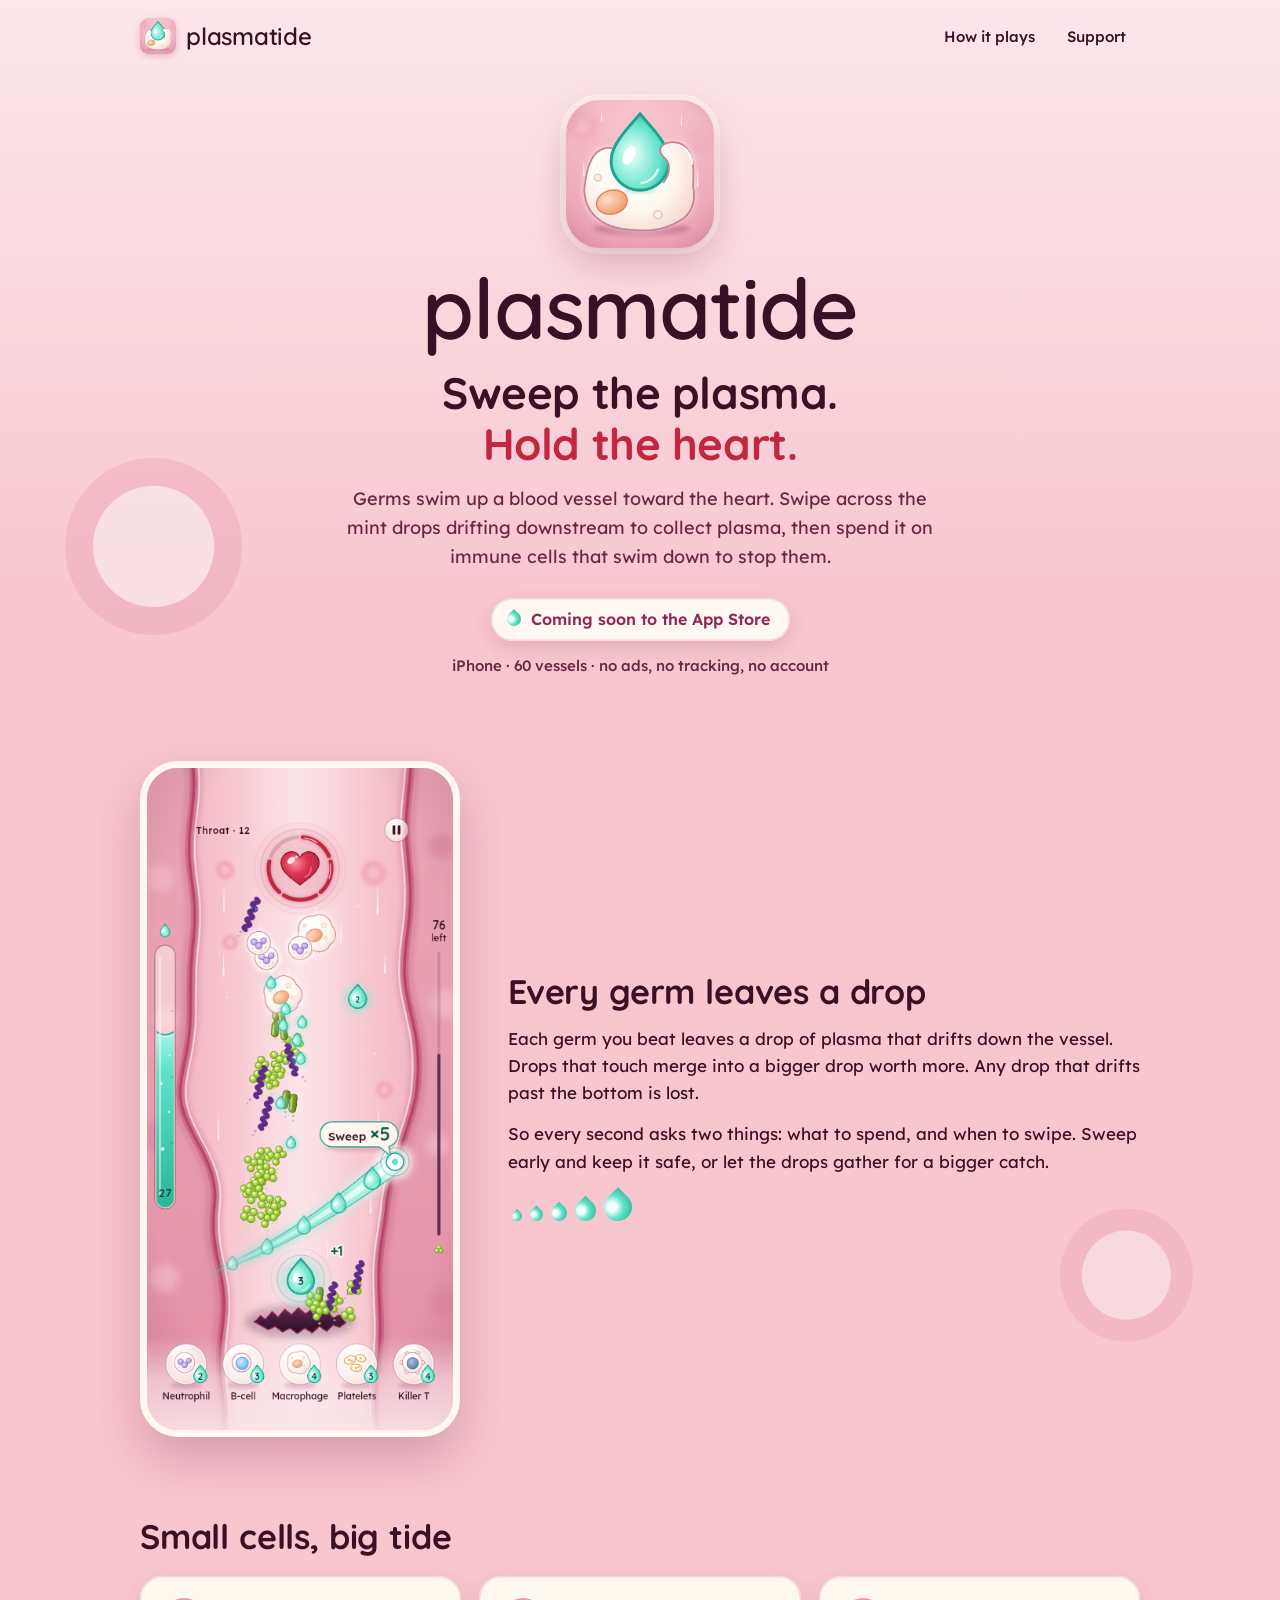
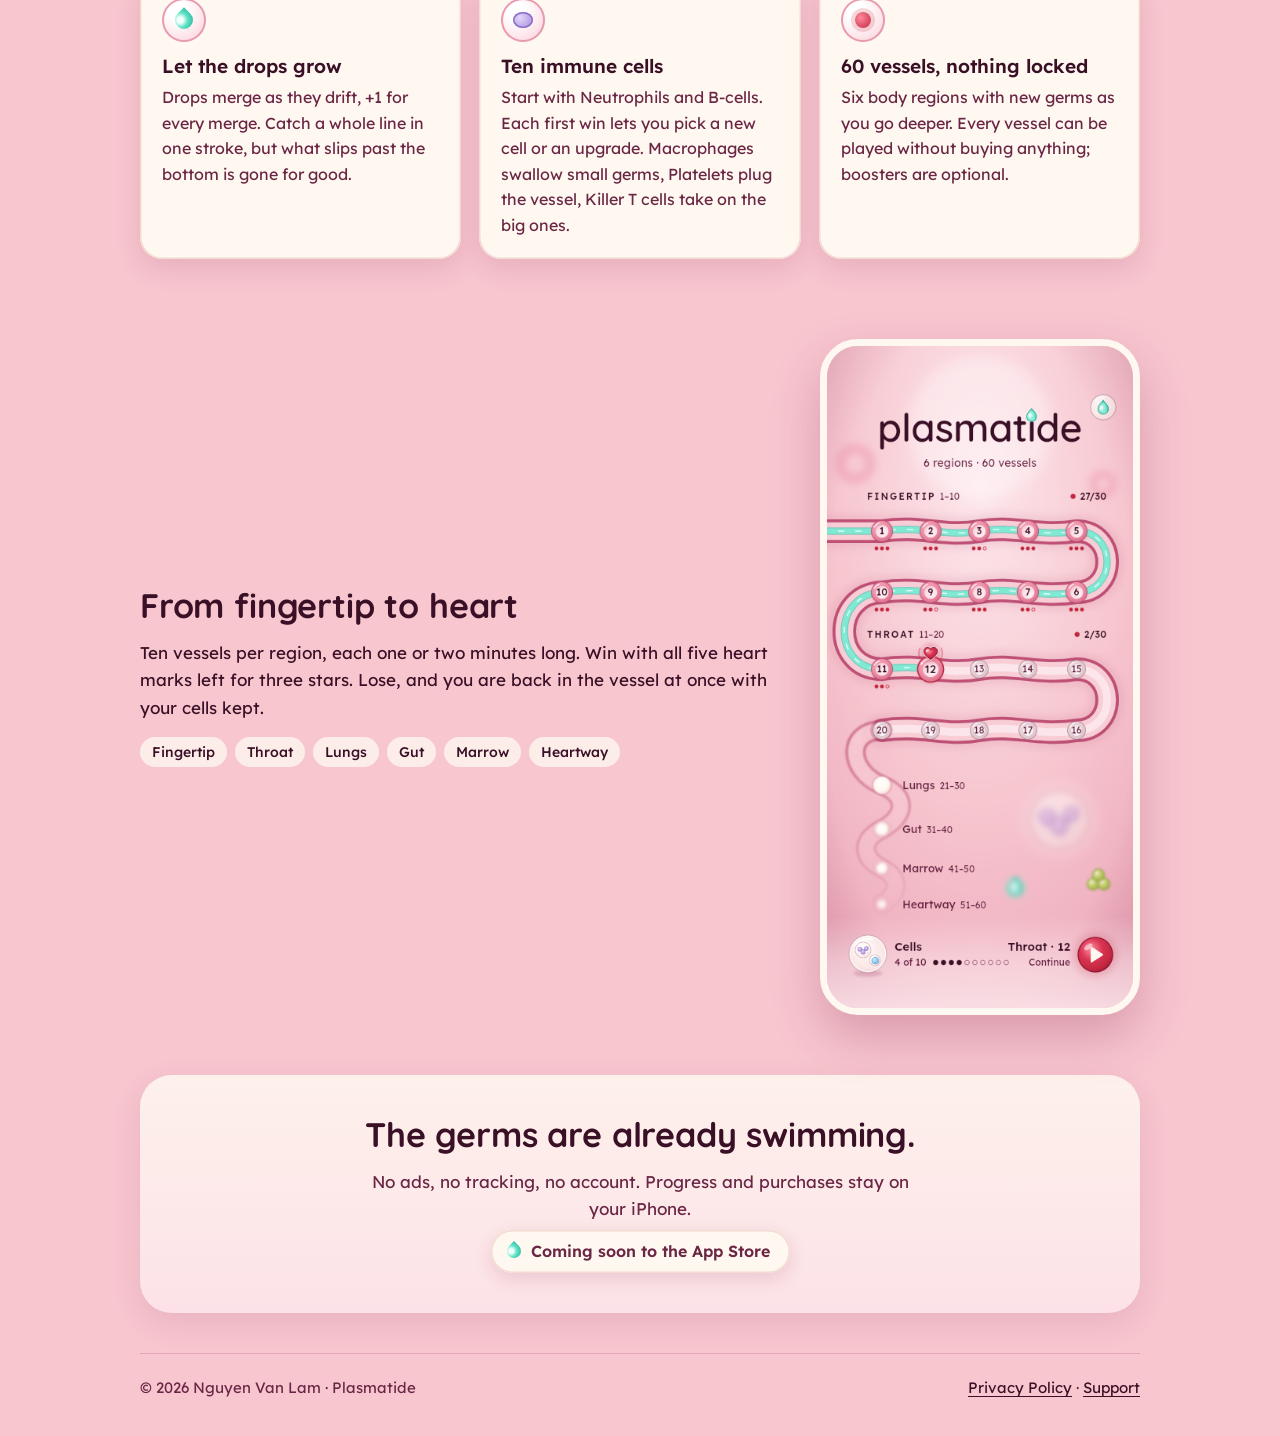
==== index.html @ 3c61bf14 "feat: add Plasmatide landing, privacy and support pages Static site in the game's Lumen look for Git" ====
<!doctype html>
<html lang="en">
<head>
<meta charset="utf-8">
<meta name="viewport" content="width=device-width, initial-scale=1">
<title>Plasmatide: Sweep the Plasma, Hold the Heart (iPhone)</title>
<meta name="description" content="An iPhone game inside a blood vessel. Swipe the drifting plasma drops, spend them on immune cells and stop the germs before they reach the heart. 60 vessels, no ads.">
<meta name="robots" content="index, follow, max-image-preview:large">
<meta name="author" content="Nguyen Van Lam">
<link rel="canonical" href="https://nguyenvanlamm.github.io/plasmatide-site/">
<link rel="describedby" href="llms.txt" type="text/plain">
<link rel="icon" href="assets/favicon-32.png" type="image/png" sizes="32x32">
<link rel="apple-touch-icon" href="assets/apple-touch-icon.png">
<meta name="theme-color" content="#FDE7EC">
<meta property="og:type" content="website">
<meta property="og:site_name" content="Plasmatide">
<meta property="og:locale" content="en_US">
<meta property="og:title" content="Plasmatide: sweep the plasma, hold the heart">
<meta property="og:description" content="Germs swim up a blood vessel toward the heart. Swipe the plasma drops, call immune cells, hold the line. Coming soon to iPhone.">
<meta property="og:url" content="https://nguyenvanlamm.github.io/plasmatide-site/">
<meta property="og:image" content="https://nguyenvanlamm.github.io/plasmatide-site/assets/icon-1024.png">
<meta property="og:image:width" content="1024">
<meta property="og:image:height" content="1024">
<meta property="og:image:alt" content="The Plasmatide icon: a round cream immune cell hugging a mint plasma drop on a blush pink background.">
<meta name="twitter:card" content="summary">
<meta name="twitter:title" content="Plasmatide: sweep the plasma, hold the heart">
<meta name="twitter:description" content="Germs swim up a blood vessel toward the heart. Swipe the plasma drops, call immune cells, hold the line. Coming soon to iPhone.">
<meta name="twitter:image" content="https://nguyenvanlamm.github.io/plasmatide-site/assets/icon-1024.png">
<link rel="preconnect" href="https://fonts.googleapis.com">
<link rel="preconnect" href="https://fonts.gstatic.com" crossorigin>
<link rel="stylesheet" href="https://fonts.googleapis.com/css2?family=Lexend:wght@400;500;600&family=Quicksand:wght@500;600;700&display=swap">
<link rel="stylesheet" href="assets/site.css">
<script type="application/ld+json">
{
  "@context": "https://schema.org",
  "@graph": [
    {
      "@type": "WebSite",
      "@id": "https://nguyenvanlamm.github.io/plasmatide-site/#website",
      "name": "Plasmatide",
      "url": "https://nguyenvanlamm.github.io/plasmatide-site/",
      "inLanguage": "en",
      "publisher": { "@id": "https://nguyenvanlamm.github.io/plasmatide-site/#author" }
    },
    {
      "@type": "Person",
      "@id": "https://nguyenvanlamm.github.io/plasmatide-site/#author",
      "name": "Nguyen Van Lam"
    },
    {
      "@type": ["VideoGame", "MobileApplication"],
      "@id": "https://nguyenvanlamm.github.io/plasmatide-site/#game",
      "name": "Plasmatide",
      "alternativeHeadline": "Sweep the plasma. Hold the heart.",
      "description": "An iPhone game inside a blood vessel. Germs swim up toward the heart; every germ you beat leaves a mint plasma drop that drifts downstream, merges with other drops and is lost past the bottom. Swipe across the drops to collect plasma, then spend it on immune cells that swim down to stop the germs. 60 vessels in 6 body regions, single player, no ads.",
      "url": "https://nguyenvanlamm.github.io/plasmatide-site/",
      "image": "https://nguyenvanlamm.github.io/plasmatide-site/assets/icon-1024.png",
      "screenshot": [
        "https://nguyenvanlamm.github.io/plasmatide-site/assets/flutter-game.png",
        "https://nguyenvanlamm.github.io/plasmatide-site/assets/flutter-home.png"
      ],
      "gamePlatform": "iPhone",
      "operatingSystem": "iOS",
      "applicationCategory": "GameApplication",
      "genre": ["Action", "Strategy"],
      "playMode": "SinglePlayer",
      "numberOfPlayers": { "@type": "QuantitativeValue", "value": 1 },
      "inLanguage": "en",
      "author": { "@id": "https://nguyenvanlamm.github.io/plasmatide-site/#author" },
      "publisher": { "@id": "https://nguyenvanlamm.github.io/plasmatide-site/#author" }
    }
  ]
}
</script>
</head>
<body>
<a class="skip" href="#main">Skip to content</a>
<div class="wrap">
  <header class="top">
    <a class="brand" href="./"><img src="assets/icon-256.png" alt="" width="36" height="36">plasmatide</a>
    <nav aria-label="Site"><a href="#how">How it plays</a><a href="support.html">Support</a></nav>
  </header>

  <main id="main">
    <div class="hero">
      <img class="icon" src="assets/icon-256.png" width="148" height="148"
        alt="The Plasmatide icon: a round cream immune cell hugging a mint plasma drop on a blush pink background.">
      <p class="wordmark">plasmatide</p>
      <h1>Sweep the plasma. <span class="heart">Hold the heart.</span></h1>
      <p class="lede">Germs swim up a blood vessel toward the heart. Swipe across the mint drops drifting downstream to
        collect plasma, then spend it on immune cells that swim down to stop them.</p>
      <p class="status"><span class="drop" aria-hidden="true"></span>Coming soon to the App Store</p>
      <p class="promise">iPhone · 60 vessels · no ads, no tracking, no account</p>
    </div>

    <section id="how" aria-labelledby="how-h">
      <div class="split">
        <img class="shot" src="assets/flutter-game.png" width="390" height="844"
          alt="A vessel in play: the heart glows at the top, a swipe trail sweeps five mint plasma drops for a Sweep ×5, green and purple germs swim upward, and five round immune cell cards wait at the bottom.">
        <div>
          <h2 id="how-h">Every germ leaves a drop</h2>
          <p>Each germ you beat leaves a drop of plasma that drifts down the vessel. Drops that touch merge into a
            bigger drop worth more. Any drop that drifts past the bottom is lost.</p>
          <p>So every second asks two things: what to spend, and when to swipe. Sweep early and keep it safe, or let
            the drops gather for a bigger catch.</p>
          <div class="swipe" aria-hidden="true"><span class="drop"></span><span class="drop"></span><span class="drop"></span><span class="drop"></span><span class="drop"></span></div>
        </div>
      </div>
    </section>

    <section aria-labelledby="features-h">
      <h2 id="features-h">Small cells, big tide</h2>
      <div class="features">
        <div class="card">
          <span class="badge" aria-hidden="true"><span class="drop"></span></span>
          <h3>Let the drops grow</h3>
          <p>Drops merge as they drift, +1 for every merge. Catch a whole line in one stroke, but what slips past the
            bottom is gone for good.</p>
        </div>
        <div class="card">
          <span class="badge" aria-hidden="true"><span class="nucleus"></span></span>
          <h3>Ten immune cells</h3>
          <p>Start with Neutrophils and B-cells. Each first win lets you pick a new cell or an upgrade. Macrophages
            swallow small germs, Platelets plug the vessel, Killer T cells take on the big ones.</p>
        </div>
        <div class="card">
          <span class="badge" aria-hidden="true"><span class="heart-dot"></span></span>
          <h3>60 vessels, nothing locked</h3>
          <p>Six body regions with new germs as you go deeper. Every vessel can be played without buying anything;
            boosters are optional.</p>
        </div>
      </div>
    </section>

    <section aria-labelledby="map-h">
      <div class="split flip">
        <img class="shot" src="assets/flutter-home.png" width="390" height="844" loading="lazy"
          alt="The map: a winding pink vessel through Fingertip and Throat with numbered stops and stars, later regions listed below, and a red play button to continue.">
        <div>
          <h2 id="map-h">From fingertip to heart</h2>
          <p>Ten vessels per region, each one or two minutes long. Win with all five heart marks left for three
            stars. Lose, and you are back in the vessel at once with your cells kept.</p>
          <ul class="regions" aria-label="Regions">
            <li>Fingertip</li><li>Throat</li><li>Lungs</li><li>Gut</li><li>Marrow</li><li>Heartway</li>
          </ul>
        </div>
      </div>
    </section>

    <section class="closing" aria-labelledby="closing-h">
      <h2 id="closing-h">The germs are already swimming.</h2>
      <p>No ads, no tracking, no account. Progress and purchases stay on your iPhone.</p>
      <p class="status"><span class="drop" aria-hidden="true"></span>Coming soon to the App Store</p>
    </section>
  </main>

  <footer>
    <span>© 2026 Nguyen Van Lam · Plasmatide</span>
    <span><a href="privacy.html">Privacy Policy</a> · <a href="support.html">Support</a></span>
  </footer>
</div>
</body>
</html>
---- assets/site.css ----
/* Plasmatide site: the "Lumen" look of the game (blush plasma, mint drops, cream cells, crimson heart). */
:root {
  color-scheme: light;
  --blush-top: #FDE7EC;
  --blush: #F7C6CF;
  --rose: #E89AAE;
  --raspberry: #B8456B;
  --raspberry-deep: #8E2A55;
  --mint: #5FE3C8;
  --mint-rim: #1FA58E;
  --mint-ink: #0B5A4C;
  --mint-pale: #ADF4E4;
  --cream: #FFF8F0;
  --cream-shade: #F4DAD2;
  --heart: #C2273F;
  --ink: #3A1026;
  --ink-soft: #6A2645;
  --display: "Quicksand", ui-rounded, "SF Pro Rounded", system-ui, sans-serif;
  --text: "Lexend", system-ui, -apple-system, sans-serif;
  --radius: 22px;
}

*, *::before, *::after { box-sizing: border-box; }

html { -webkit-text-size-adjust: 100%; }

body {
  margin: 0;
  color: var(--ink);
  background-color: var(--blush);
  background-image:
    radial-gradient(circle at 12% 18%, rgba(255, 255, 255, .55) 0 60px, transparent 61px),
    radial-gradient(circle at 12% 18%, rgba(232, 154, 174, .35) 0 88px, transparent 89px),
    radial-gradient(circle at 88% 42%, rgba(255, 255, 255, .45) 0 44px, transparent 45px),
    radial-gradient(circle at 88% 42%, rgba(232, 154, 174, .3) 0 66px, transparent 67px),
    linear-gradient(180deg, var(--blush-top) 0, var(--blush) 620px, var(--blush) 100%);
  background-repeat: no-repeat;
  font: 400 17px/1.6 var(--text);
  overflow-x: hidden;
}

img { max-width: 100%; height: auto; display: block; }

a { color: var(--mint-ink); text-underline-offset: 3px; }
a:hover { color: var(--ink); }
a:focus-visible { outline: 3px solid var(--mint-rim); outline-offset: 3px; border-radius: 6px; }

.skip {
  position: absolute; left: 12px; top: -60px; z-index: 10;
  background: var(--cream); color: var(--ink); padding: 10px 14px; border-radius: 12px;
}
.skip:focus { top: 12px; }

.wrap { max-width: 1040px; margin: 0 auto; padding: 0 20px; }

/* ---- Header ---- */
.top {
  display: flex; align-items: center; justify-content: space-between; gap: 12px;
  padding: 18px 0;
}
.brand {
  display: inline-flex; align-items: center; gap: 10px;
  font: 600 24px/1 var(--display); letter-spacing: -.01em; color: var(--ink); text-decoration: none;
}
.brand img { width: 36px; height: 36px; border-radius: 9px; box-shadow: 0 2px 6px rgba(142, 42, 85, .25); }
.top nav { display: flex; gap: 4px; flex: none; }
.top nav a {
  font: 500 15px/1 var(--text); color: var(--ink); text-decoration: none; white-space: nowrap;
  padding: 10px 14px; border-radius: 999px;
}
.top nav a:hover { background: rgba(255, 248, 240, .7); }

/* ---- Hero ---- */
.hero { text-align: center; padding: 28px 0 44px; }
.hero .icon {
  width: 148px; height: 148px; margin: 0 auto 18px; border-radius: 34px;
  box-shadow: 0 14px 34px rgba(142, 42, 85, .28), 0 0 0 6px rgba(255, 248, 240, .7);
}
.wordmark {
  margin: 0; font: 600 clamp(52px, 12vw, 84px)/1 var(--display); letter-spacing: -.012em; color: var(--ink);
}
.hero h1 {
  margin: 18px auto 0; max-width: 18ch;
  font: 700 clamp(28px, 6vw, 44px)/1.15 var(--display); letter-spacing: -.01em;
}
.hero h1 .heart { color: var(--heart); }
.lede { margin: 16px auto 0; max-width: 34em; font-size: 18px; color: var(--ink-soft); }

.status {
  display: inline-flex; align-items: center; gap: 10px; margin: 26px 0 0;
  padding: 12px 20px 12px 16px; border-radius: 999px;
  background: var(--cream); color: var(--raspberry-deep); font: 600 16px/1.2 var(--text);
  box-shadow: 0 6px 18px rgba(142, 42, 85, .16), inset 0 0 0 1.5px var(--cream-shade);
}
.drop {
  width: 14px; height: 14px; flex: none;
  background: radial-gradient(circle at 35% 35%, #F2FFFB 0 18%, var(--mint) 45%, var(--mint-rim) 100%);
  border-radius: 50% 0 50% 50%; transform: rotate(-45deg);
}
.promise { margin: 14px 0 0; font: 500 15px/1.5 var(--text); color: var(--ink-soft); }

/* ---- Sections ---- */
section { padding: 40px 0; }
h2 { margin: 0 0 12px; font: 700 clamp(26px, 5vw, 34px)/1.2 var(--display); letter-spacing: -.005em; }
h3 { margin: 0 0 6px; font: 600 19px/1.3 var(--text); }

.split {
  display: grid; grid-template-columns: minmax(0, 320px) minmax(0, 1fr); gap: 48px; align-items: center;
}
.split.flip { grid-template-columns: minmax(0, 1fr) minmax(0, 320px); }
.split.flip .shot { order: 2; }
.split p { margin: 0 0 14px; }

.shot {
  border-radius: 38px; border: 7px solid var(--cream); background: var(--cream);
  box-shadow: 0 22px 48px rgba(142, 42, 85, .28);
  overflow: hidden; max-width: 320px; width: 100%; margin: 0 auto;
}

.swipe { display: flex; align-items: flex-end; gap: 8px; margin: 18px 0 6px; padding-left: 4px; }
.swipe .drop:nth-child(1) { width: 10px; height: 10px; }
.swipe .drop:nth-child(2) { width: 13px; height: 13px; }
.swipe .drop:nth-child(3) { width: 16px; height: 16px; }
.swipe .drop:nth-child(4) { width: 21px; height: 21px; }
.swipe .drop:nth-child(5) { width: 28px; height: 28px; }

.regions { display: flex; flex-wrap: wrap; gap: 8px; margin: 16px 0 0; padding: 0; list-style: none; }
.regions li {
  padding: 6px 12px; border-radius: 999px; background: rgba(255, 248, 240, .8);
  font: 500 14px/1.3 var(--text); color: var(--ink);
}

/* ---- Features ---- */
.features { display: grid; grid-template-columns: repeat(3, minmax(0, 1fr)); gap: 18px; margin-top: 18px; }
.card {
  background: var(--cream); border-radius: var(--radius); padding: 22px 22px 20px;
  box-shadow: 0 10px 26px rgba(142, 42, 85, .14), inset 0 0 0 1.5px var(--cream-shade);
}
.card p { margin: 0; color: var(--ink-soft); font-size: 16px; }
.badge {
  display: grid; place-items: center; width: 44px; height: 44px; margin-bottom: 12px; border-radius: 50%;
  background: radial-gradient(circle at 35% 30%, #fff 0 20%, var(--blush-top) 60%, var(--blush) 100%);
  box-shadow: inset 0 0 0 2px var(--rose);
}
.badge .drop { width: 18px; height: 18px; }
.badge .nucleus {
  width: 20px; height: 16px; border-radius: 50%;
  background: radial-gradient(circle at 35% 35%, #E3D6FA, #A487DB); box-shadow: inset 0 0 0 1.5px #8C6FC8;
}
.badge .heart-dot {
  width: 16px; height: 16px; border-radius: 50%;
  background: radial-gradient(circle at 35% 35%, #FF8A9B, var(--heart)); box-shadow: 0 0 0 4px rgba(194, 39, 63, .18);
}

/* ---- Closing ---- */
.closing {
  margin: 20px 0 40px; padding: 40px 24px; text-align: center; border-radius: 32px;
  background: linear-gradient(180deg, rgba(255, 248, 240, .85), rgba(253, 231, 236, .85));
  box-shadow: 0 10px 30px rgba(142, 42, 85, .12);
}
.closing p { margin: 8px auto 0; max-width: 32em; color: var(--ink-soft); }

/* ---- Documents (privacy, support) ---- */
.doc {
  max-width: 700px; margin: 12px auto 48px; padding: 36px 32px 32px; border-radius: 28px;
  background: var(--cream); box-shadow: 0 10px 30px rgba(142, 42, 85, .12);
}
.doc h1 { margin: 0 0 6px; font: 700 clamp(30px, 6vw, 40px)/1.15 var(--display); }
.doc h2 { margin: 30px 0 8px; font-size: 24px; }
.doc .meta { margin: 0 0 20px; color: var(--ink-soft); font-size: 15px; }
.doc ul { padding-left: 22px; }
.doc li { margin: 6px 0; }
.doc hr { border: 0; border-top: 1.5px solid var(--cream-shade); margin: 30px 0 18px; }

/* ---- Footer ---- */
footer {
  display: flex; flex-wrap: wrap; justify-content: space-between; gap: 10px 20px;
  padding: 22px 0 36px; border-top: 1.5px solid rgba(184, 69, 107, .25);
  font-size: 15px; color: var(--ink-soft);
}
footer a { color: var(--ink); }

/* ---- Small screens ---- */
@media (max-width: 820px) {
  .split, .split.flip { grid-template-columns: 1fr; gap: 28px; }
  .split.flip .shot { order: 0; }
  .shot { max-width: 280px; }
  .features { grid-template-columns: 1fr; }
}
@media (max-width: 480px) {
  body { font-size: 16px; }
  .top { padding: 14px 0; }
  .brand { font-size: 21px; }
  .brand img { width: 32px; height: 32px; }
  .top nav a { padding: 8px 8px; font-size: 14px; }
  .hero { padding-top: 16px; }
  .hero .icon { width: 120px; height: 120px; border-radius: 28px; }
  .lede { font-size: 17px; }
  .doc { padding: 26px 20px 22px; border-radius: 22px; }
}
@media (prefers-reduced-motion: no-preference) {
  .status .drop { animation: bob 2.4s ease-in-out infinite; }
  @keyframes bob { 0%, 100% { transform: rotate(-45deg) translate(0, 0); } 50% { transform: rotate(-45deg) translate(2px, 2px); } }
}
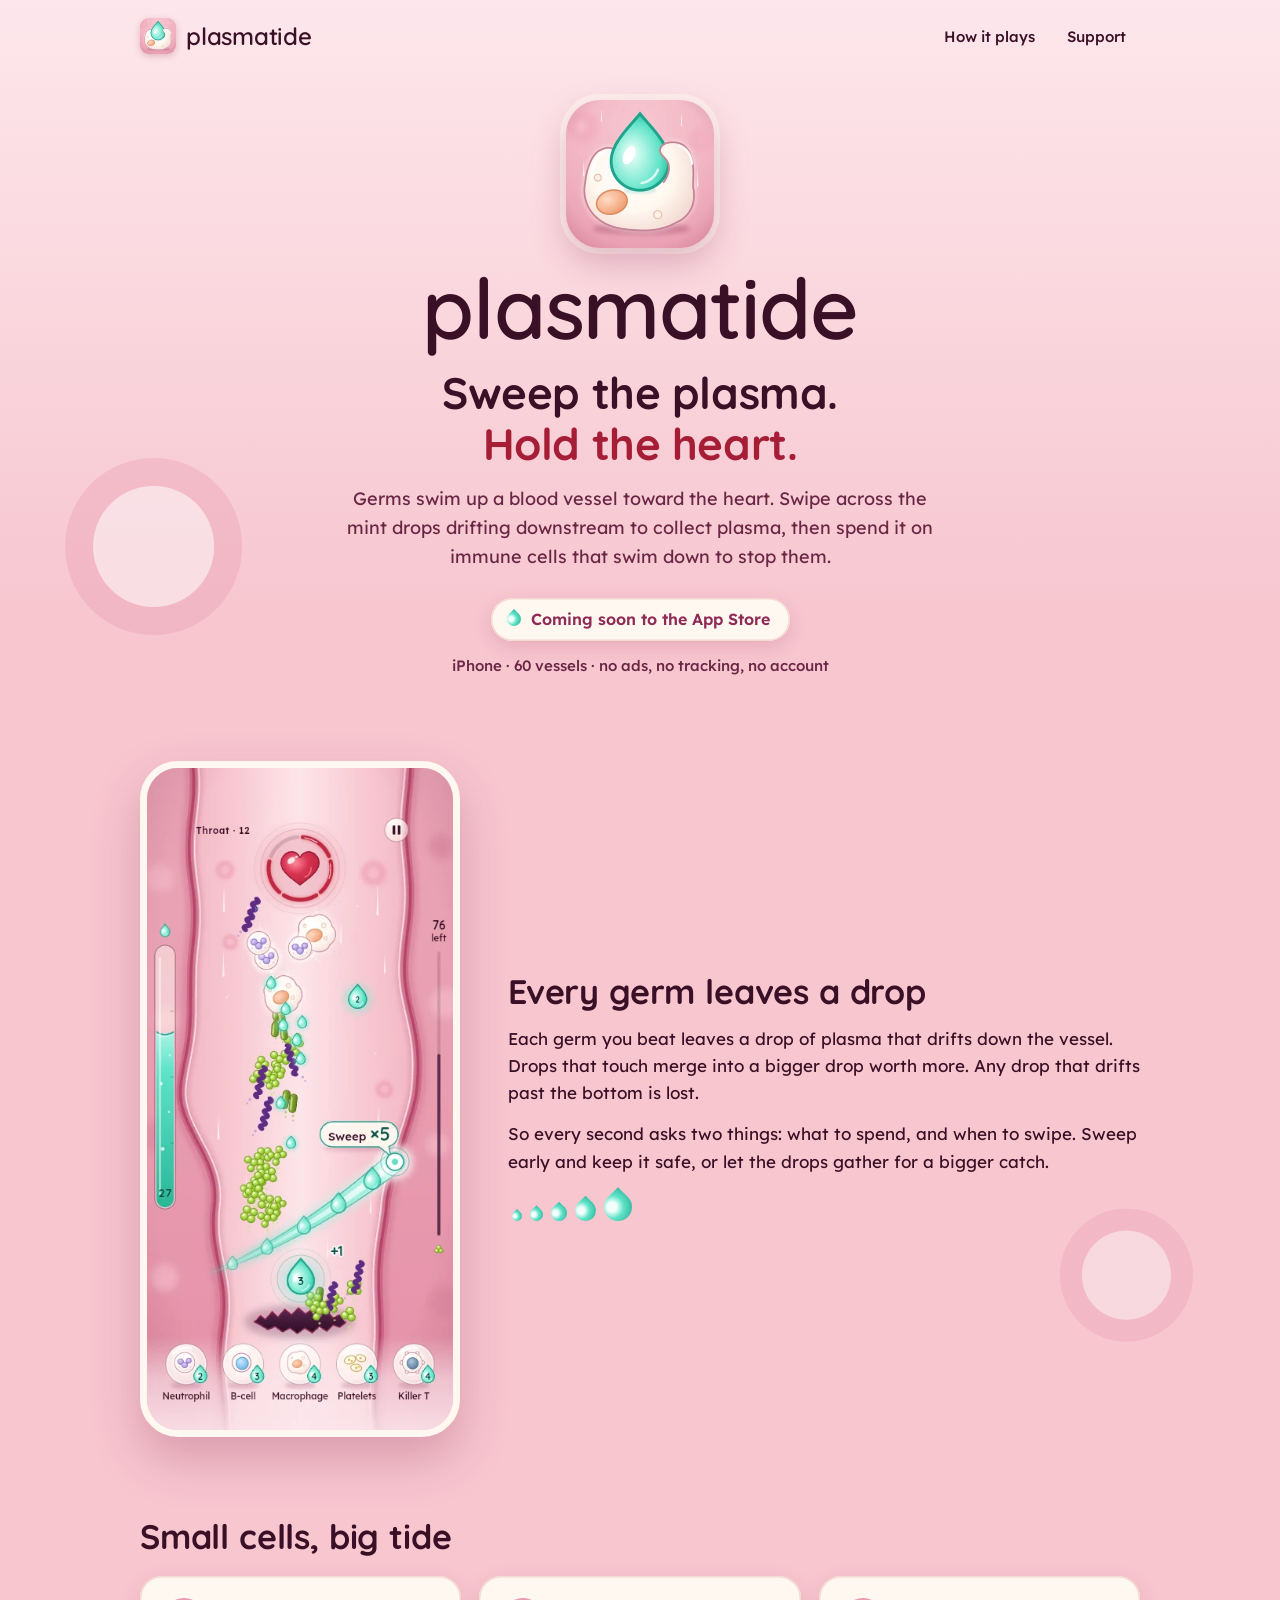
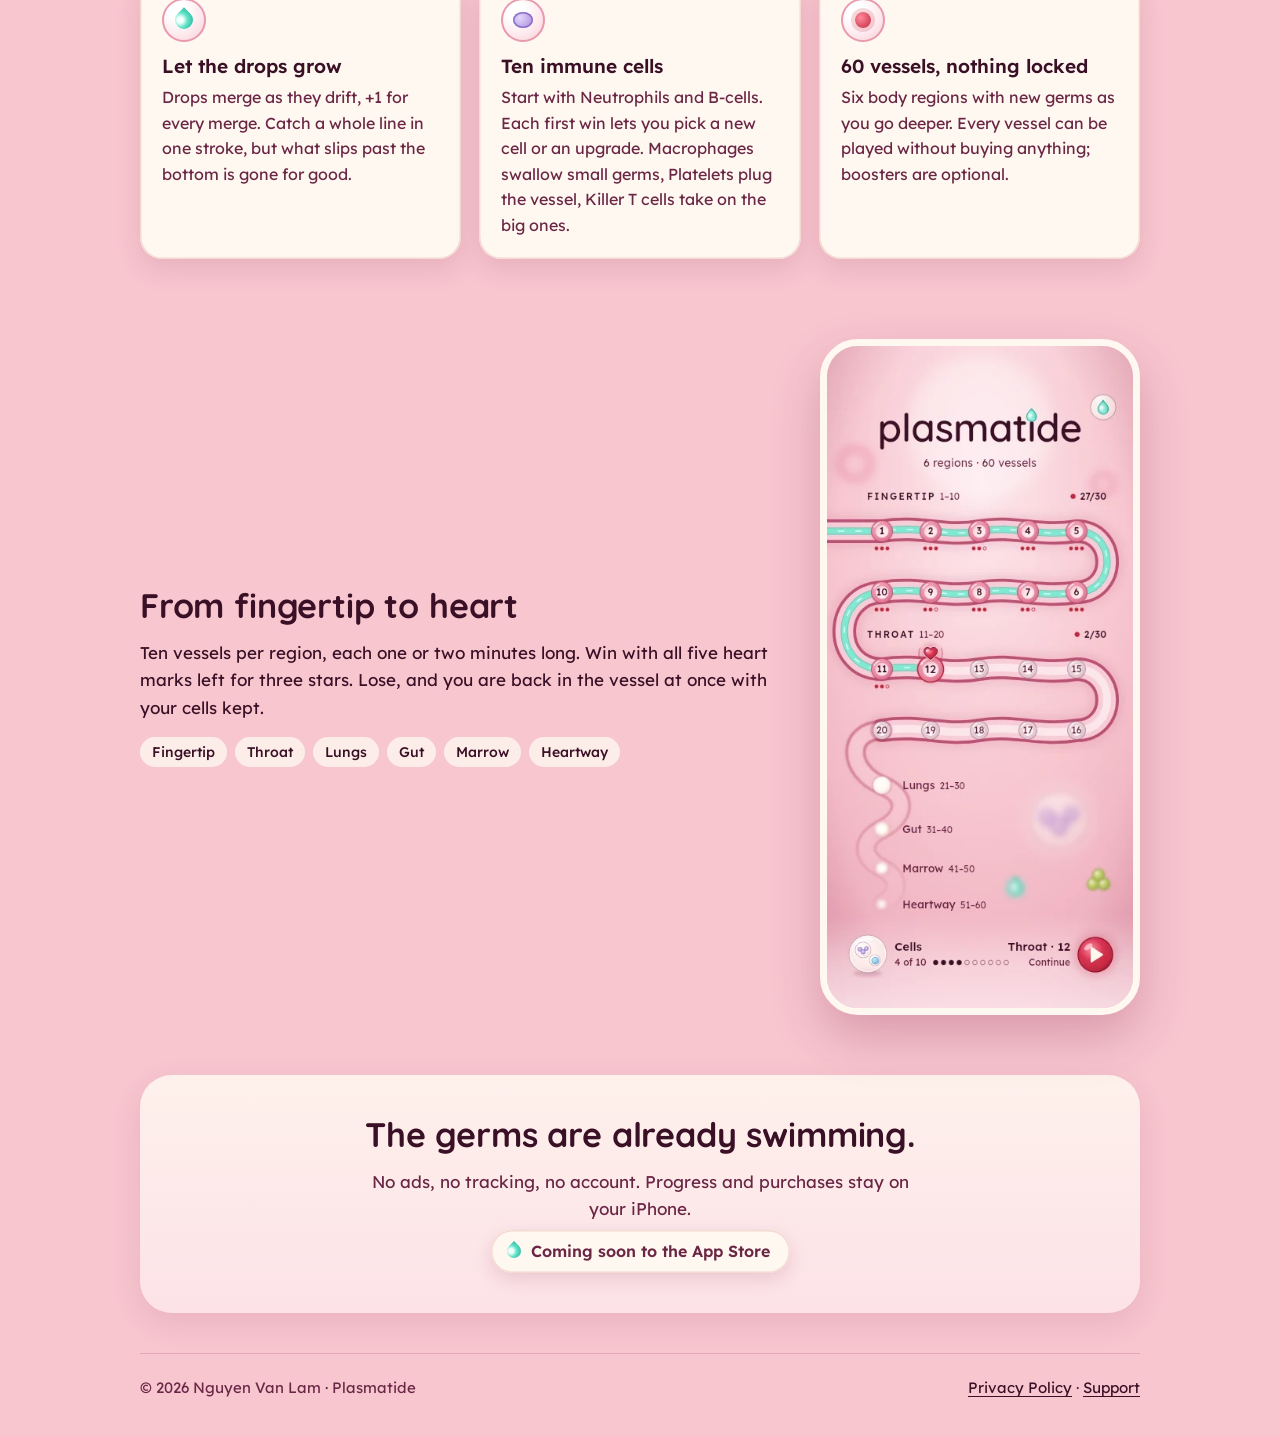
==== commit 0d6ef5cf: "feat(seo): add Markdown twins, share card, richer meta and lighter images Add index/support/privacy " ====
--- a/index.html
+++ b/index.html
@@ -4,10 +4,11 @@
 <meta charset="utf-8">
 <meta name="viewport" content="width=device-width, initial-scale=1">
 <title>Plasmatide: Sweep the Plasma, Hold the Heart (iPhone)</title>
-<meta name="description" content="An iPhone game inside a blood vessel. Swipe the drifting plasma drops, spend them on immune cells and stop the germs before they reach the heart. 60 vessels, no ads.">
+<meta name="description" content="An iPhone game inside a blood vessel: swipe the plasma drops, call immune cells and stop the germs before they reach the heart. 60 vessels, no ads.">
 <meta name="robots" content="index, follow, max-image-preview:large">
 <meta name="author" content="Nguyen Van Lam">
 <link rel="canonical" href="https://nguyenvanlamm.github.io/plasmatide-site/">
+<link rel="alternate" type="text/markdown" href="index.html.md">
 <link rel="describedby" href="llms.txt" type="text/plain">
 <link rel="icon" href="assets/favicon-32.png" type="image/png" sizes="32x32">
 <link rel="apple-touch-icon" href="assets/apple-touch-icon.png">
@@ -18,17 +19,19 @@
 <meta property="og:title" content="Plasmatide: sweep the plasma, hold the heart">
 <meta property="og:description" content="Germs swim up a blood vessel toward the heart. Swipe the plasma drops, call immune cells, hold the line. Coming soon to iPhone.">
 <meta property="og:url" content="https://nguyenvanlamm.github.io/plasmatide-site/">
-<meta property="og:image" content="https://nguyenvanlamm.github.io/plasmatide-site/assets/icon-1024.png">
-<meta property="og:image:width" content="1024">
-<meta property="og:image:height" content="1024">
-<meta property="og:image:alt" content="The Plasmatide icon: a round cream immune cell hugging a mint plasma drop on a blush pink background.">
-<meta name="twitter:card" content="summary">
+<meta property="og:image" content="https://nguyenvanlamm.github.io/plasmatide-site/assets/share-card.jpg">
+<meta property="og:image:type" content="image/jpeg">
+<meta property="og:image:width" content="1200">
+<meta property="og:image:height" content="630">
+<meta property="og:image:alt" content="Plasmatide: Sweep the plasma. Hold the heart. Coming soon to the App Store. Beside the title, a vessel in play where a swipe sweeps five mint plasma drops below the glowing heart.">
+<meta name="twitter:card" content="summary_large_image">
 <meta name="twitter:title" content="Plasmatide: sweep the plasma, hold the heart">
 <meta name="twitter:description" content="Germs swim up a blood vessel toward the heart. Swipe the plasma drops, call immune cells, hold the line. Coming soon to iPhone.">
-<meta name="twitter:image" content="https://nguyenvanlamm.github.io/plasmatide-site/assets/icon-1024.png">
+<meta name="twitter:image" content="https://nguyenvanlamm.github.io/plasmatide-site/assets/share-card.jpg">
+<meta name="twitter:image:alt" content="Plasmatide: Sweep the plasma. Hold the heart. Coming soon to the App Store. Beside the title, a vessel in play where a swipe sweeps five mint plasma drops below the glowing heart.">
 <link rel="preconnect" href="https://fonts.googleapis.com">
 <link rel="preconnect" href="https://fonts.gstatic.com" crossorigin>
-<link rel="stylesheet" href="https://fonts.googleapis.com/css2?family=Lexend:wght@400;500;600&family=Quicksand:wght@500;600;700&display=swap">
+<link rel="stylesheet" href="https://fonts.googleapis.com/css2?family=Lexend:wght@400;500;600&family=Quicksand:wght@600;700&display=swap">
 <link rel="stylesheet" href="assets/site.css">
 <script type="application/ld+json">
 {
@@ -43,9 +46,20 @@
       "publisher": { "@id": "https://nguyenvanlamm.github.io/plasmatide-site/#author" }
     },
     {
+      "@type": "WebPage",
+      "@id": "https://nguyenvanlamm.github.io/plasmatide-site/#webpage",
+      "url": "https://nguyenvanlamm.github.io/plasmatide-site/",
+      "name": "Plasmatide: Sweep the Plasma, Hold the Heart (iPhone)",
+      "inLanguage": "en",
+      "isPartOf": { "@id": "https://nguyenvanlamm.github.io/plasmatide-site/#website" },
+      "about": { "@id": "https://nguyenvanlamm.github.io/plasmatide-site/#game" },
+      "primaryImageOfPage": "https://nguyenvanlamm.github.io/plasmatide-site/assets/share-card.jpg"
+    },
+    {
       "@type": "Person",
       "@id": "https://nguyenvanlamm.github.io/plasmatide-site/#author",
-      "name": "Nguyen Van Lam"
+      "name": "Nguyen Van Lam",
+      "email": "mailto:lam@textwiz.pro"
     },
     {
       "@type": ["VideoGame", "MobileApplication"],
@@ -56,8 +70,8 @@
       "url": "https://nguyenvanlamm.github.io/plasmatide-site/",
       "image": "https://nguyenvanlamm.github.io/plasmatide-site/assets/icon-1024.png",
       "screenshot": [
-        "https://nguyenvanlamm.github.io/plasmatide-site/assets/flutter-game.png",
-        "https://nguyenvanlamm.github.io/plasmatide-site/assets/flutter-home.png"
+        "https://nguyenvanlamm.github.io/plasmatide-site/assets/flutter-game.webp",
+        "https://nguyenvanlamm.github.io/plasmatide-site/assets/flutter-home.webp"
       ],
       "gamePlatform": "iPhone",
       "operatingSystem": "iOS",
@@ -77,13 +91,13 @@
 <a class="skip" href="#main">Skip to content</a>
 <div class="wrap">
   <header class="top">
-    <a class="brand" href="./"><img src="assets/icon-256.png" alt="" width="36" height="36">plasmatide</a>
+    <a class="brand" href="./"><img src="assets/icon-72.webp" alt="" width="36" height="36">plasmatide</a>
     <nav aria-label="Site"><a href="#how">How it plays</a><a href="support.html">Support</a></nav>
   </header>
 
   <main id="main">
     <div class="hero">
-      <img class="icon" src="assets/icon-256.png" width="148" height="148"
+      <img class="icon" src="assets/icon-296.webp" width="148" height="148" fetchpriority="high"
         alt="The Plasmatide icon: a round cream immune cell hugging a mint plasma drop on a blush pink background.">
       <p class="wordmark">plasmatide</p>
       <h1>Sweep the plasma. <span class="heart">Hold the heart.</span></h1>
@@ -95,7 +109,7 @@
 
     <section id="how" aria-labelledby="how-h">
       <div class="split">
-        <img class="shot" src="assets/flutter-game.png" width="390" height="844"
+        <img class="shot" src="assets/flutter-game.webp" width="390" height="844" decoding="async"
           alt="A vessel in play: the heart glows at the top, a swipe trail sweeps five mint plasma drops for a Sweep ×5, green and purple germs swim upward, and five round immune cell cards wait at the bottom.">
         <div>
           <h2 id="how-h">Every germ leaves a drop</h2>
@@ -134,7 +148,7 @@
 
     <section aria-labelledby="map-h">
       <div class="split flip">
-        <img class="shot" src="assets/flutter-home.png" width="390" height="844" loading="lazy"
+        <img class="shot" src="assets/flutter-home.webp" width="390" height="844" loading="lazy" decoding="async"
           alt="The map: a winding pink vessel through Fingertip and Throat with numbered stops and stars, later regions listed below, and a red play button to continue.">
         <div>
           <h2 id="map-h">From fingertip to heart</h2>
--- a/assets/site.css
+++ b/assets/site.css
@@ -13,6 +13,7 @@
   --cream: #FFF8F0;
   --cream-shade: #F4DAD2;
   --heart: #C2273F;
+  --heart-text: #A51E36; /* the heart crimson, deepened to 4.9:1 on blush for text */
   --ink: #3A1026;
   --ink-soft: #6A2645;
   --display: "Quicksand", ui-rounded, "SF Pro Rounded", system-ui, sans-serif;
@@ -43,7 +44,8 @@
 
 a { color: var(--mint-ink); text-underline-offset: 3px; }
 a:hover { color: var(--ink); }
-a:focus-visible { outline: 3px solid var(--mint-rim); outline-offset: 3px; border-radius: 6px; }
+/* Focus ring in mint ink: 5.4:1 on blush (the lighter mint rim was 2.0:1, under the 3:1 non-text minimum). */
+a:focus-visible { outline: 3px solid var(--mint-ink); outline-offset: 3px; border-radius: 6px; }
 
 .skip {
   position: absolute; left: 12px; top: -60px; z-index: 10;
@@ -83,7 +85,7 @@
   margin: 18px auto 0; max-width: 18ch;
   font: 700 clamp(28px, 6vw, 44px)/1.15 var(--display); letter-spacing: -.01em;
 }
-.hero h1 .heart { color: var(--heart); }
+.hero h1 .heart { color: var(--heart-text); }
 .lede { margin: 16px auto 0; max-width: 34em; font-size: 18px; color: var(--ink-soft); }
 
 .status {
@@ -174,11 +176,11 @@
 
 /* ---- Footer ---- */
 footer {
-  display: flex; flex-wrap: wrap; justify-content: space-between; gap: 10px 20px;
-  padding: 22px 0 36px; border-top: 1.5px solid rgba(184, 69, 107, .25);
+  display: flex; flex-wrap: wrap; justify-content: space-between; align-items: center; gap: 0 20px;
+  padding: 12px 0 26px; border-top: 1.5px solid rgba(184, 69, 107, .25);
   font-size: 15px; color: var(--ink-soft);
 }
-footer a { color: var(--ink); }
+footer a { color: var(--ink); display: inline-block; padding: 10px 0; } /* 44px-tall touch target, same look */
 
 /* ---- Small screens ---- */
 @media (max-width: 820px) {
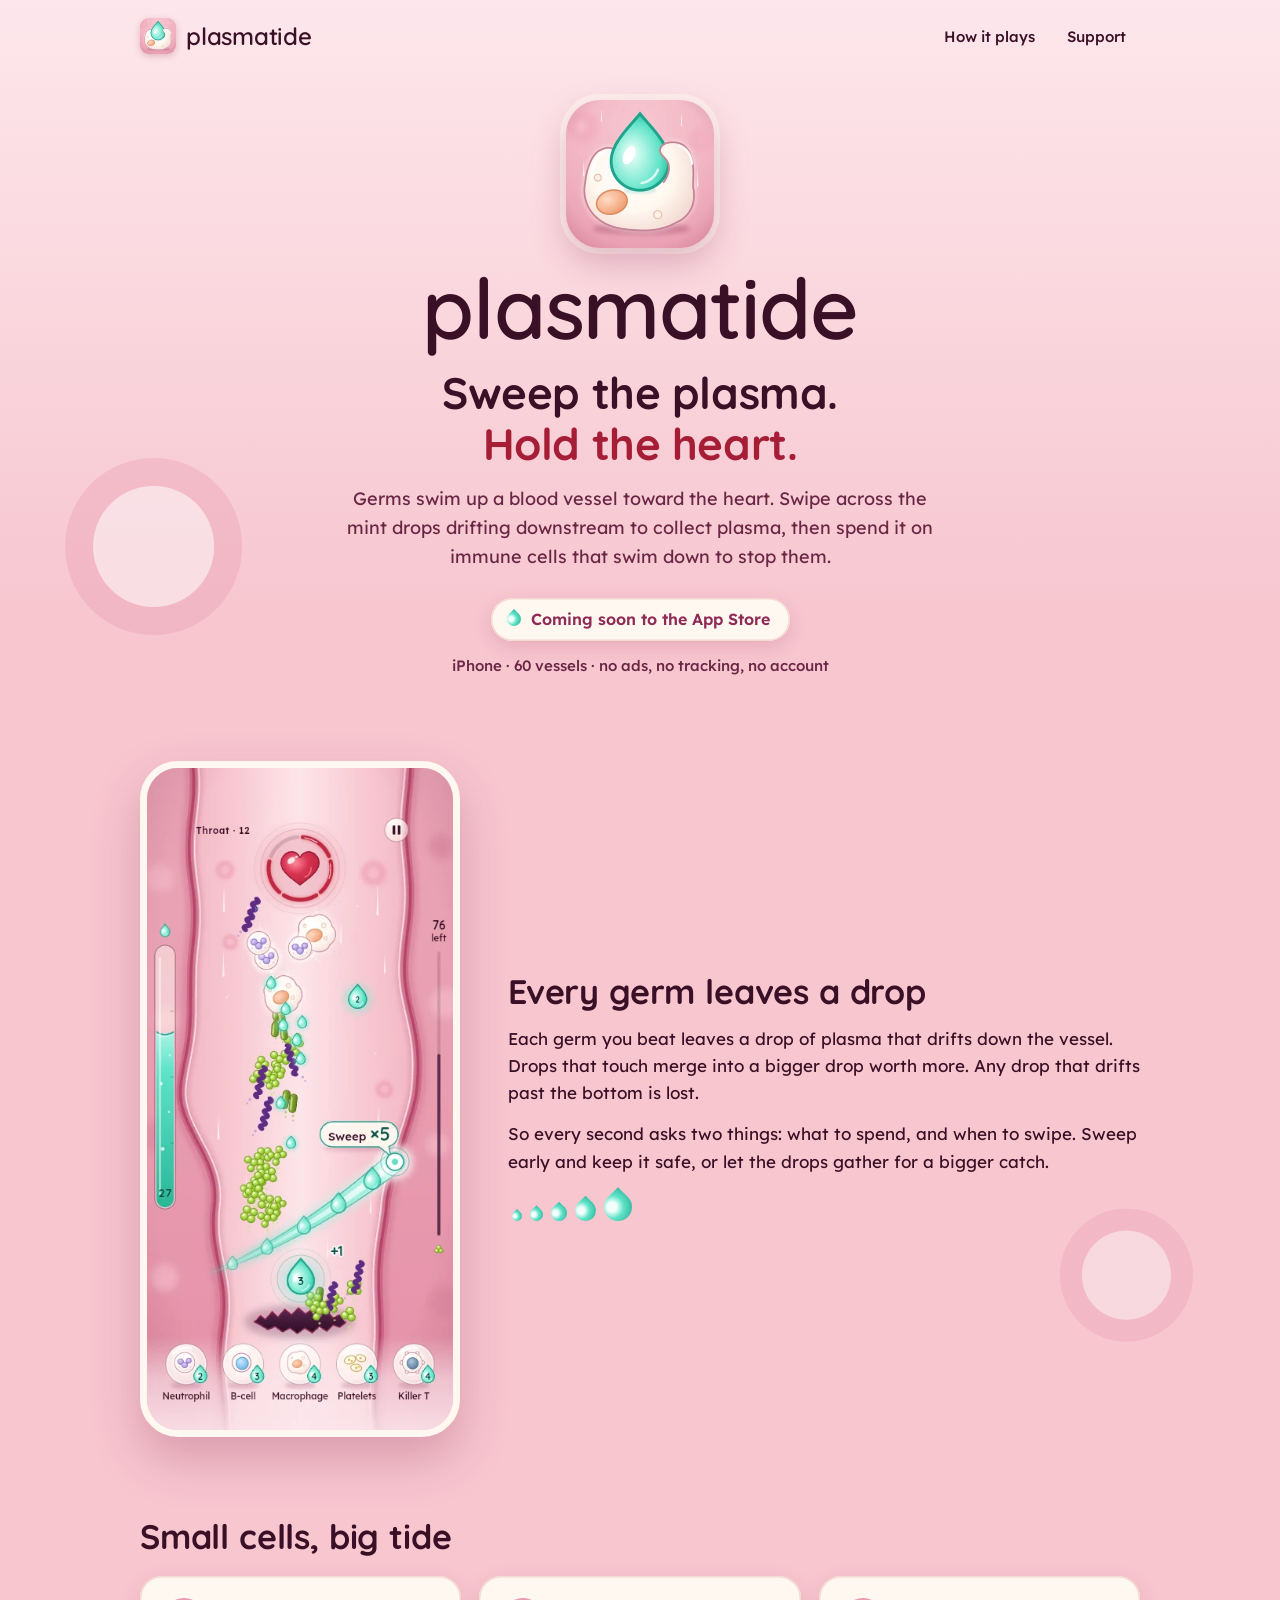
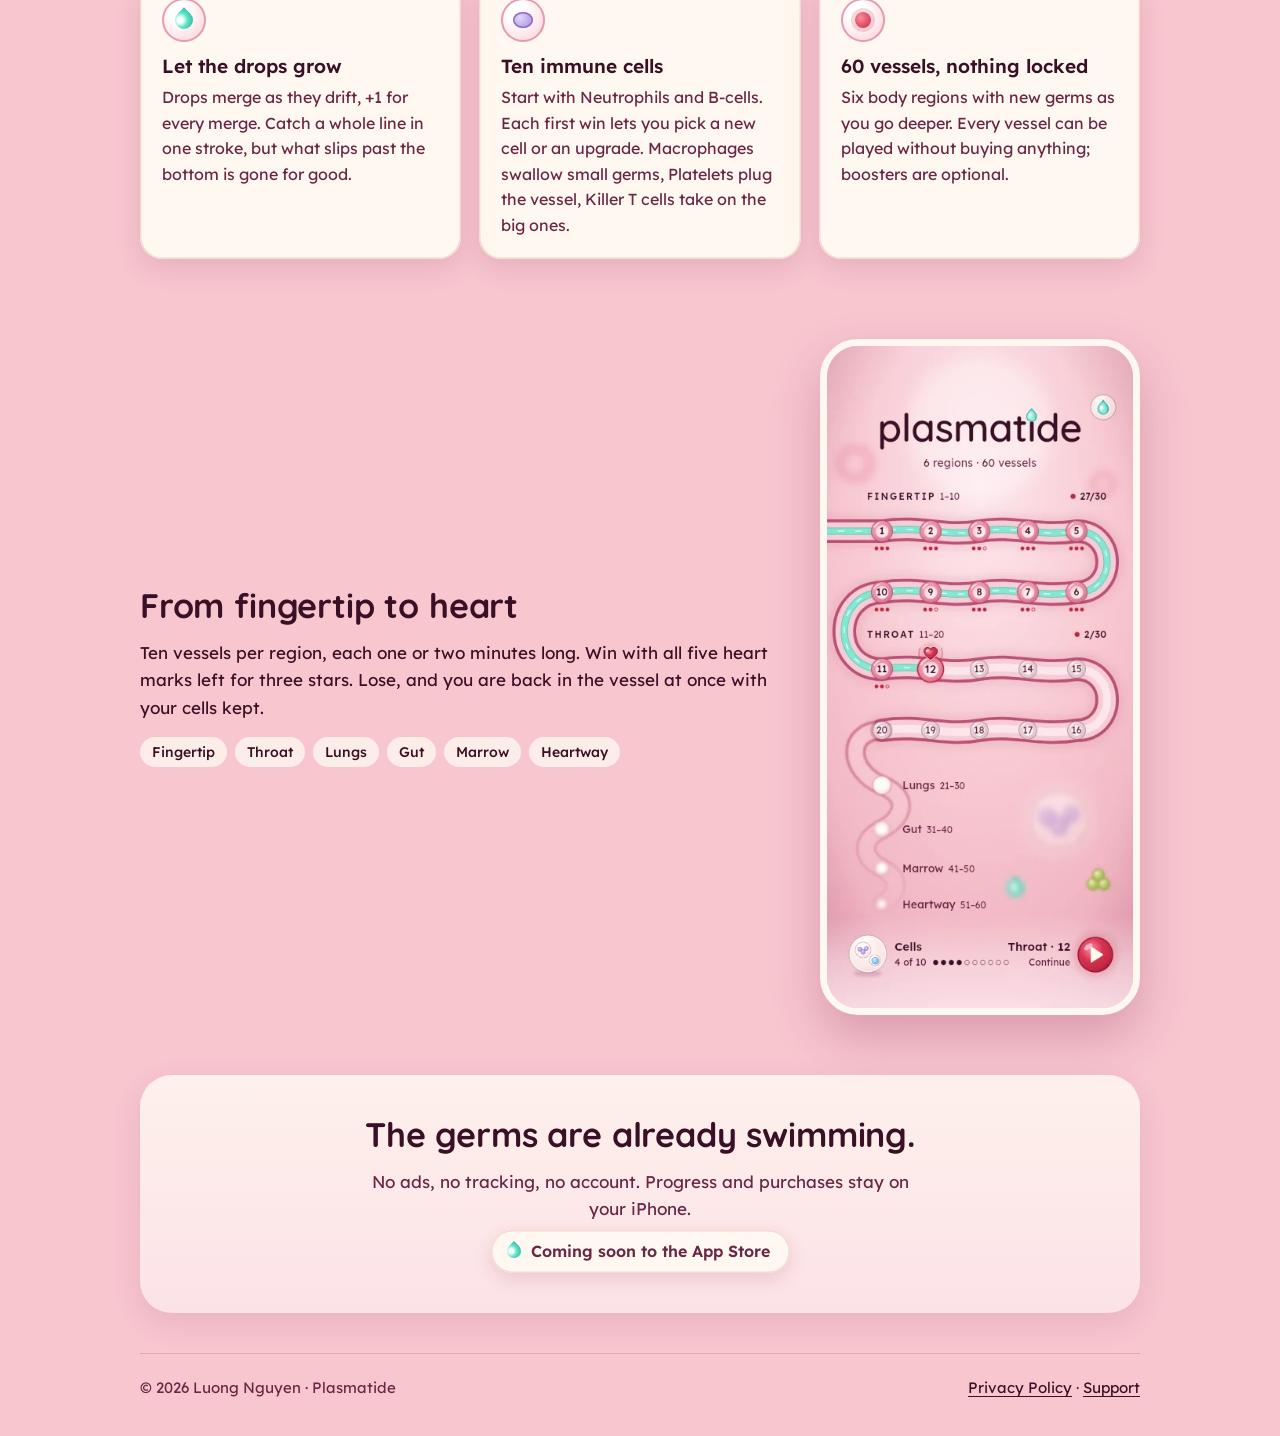
==== commit fdd700d1: "chore: credit Luong Nguyen as site author and copyright owner - Replace Nguyen Van Lam in footer, au" ====
--- a/index.html
+++ b/index.html
@@ -6,7 +6,7 @@
 <title>Plasmatide: Sweep the Plasma, Hold the Heart (iPhone)</title>
 <meta name="description" content="An iPhone game inside a blood vessel: swipe the plasma drops, call immune cells and stop the germs before they reach the heart. 60 vessels, no ads.">
 <meta name="robots" content="index, follow, max-image-preview:large">
-<meta name="author" content="Nguyen Van Lam">
+<meta name="author" content="Luong Nguyen">
 <link rel="canonical" href="https://nguyenvanlamm.github.io/plasmatide-site/">
 <link rel="alternate" type="text/markdown" href="index.html.md">
 <link rel="describedby" href="llms.txt" type="text/plain">
@@ -58,7 +58,7 @@
     {
       "@type": "Person",
       "@id": "https://nguyenvanlamm.github.io/plasmatide-site/#author",
-      "name": "Nguyen Van Lam",
+      "name": "Luong Nguyen",
       "email": "mailto:lam@textwiz.pro"
     },
     {
@@ -169,7 +169,7 @@
   </main>
 
   <footer>
-    <span>© 2026 Nguyen Van Lam · Plasmatide</span>
+    <span>© 2026 Luong Nguyen · Plasmatide</span>
     <span><a href="privacy.html">Privacy Policy</a> · <a href="support.html">Support</a></span>
   </footer>
 </div>
